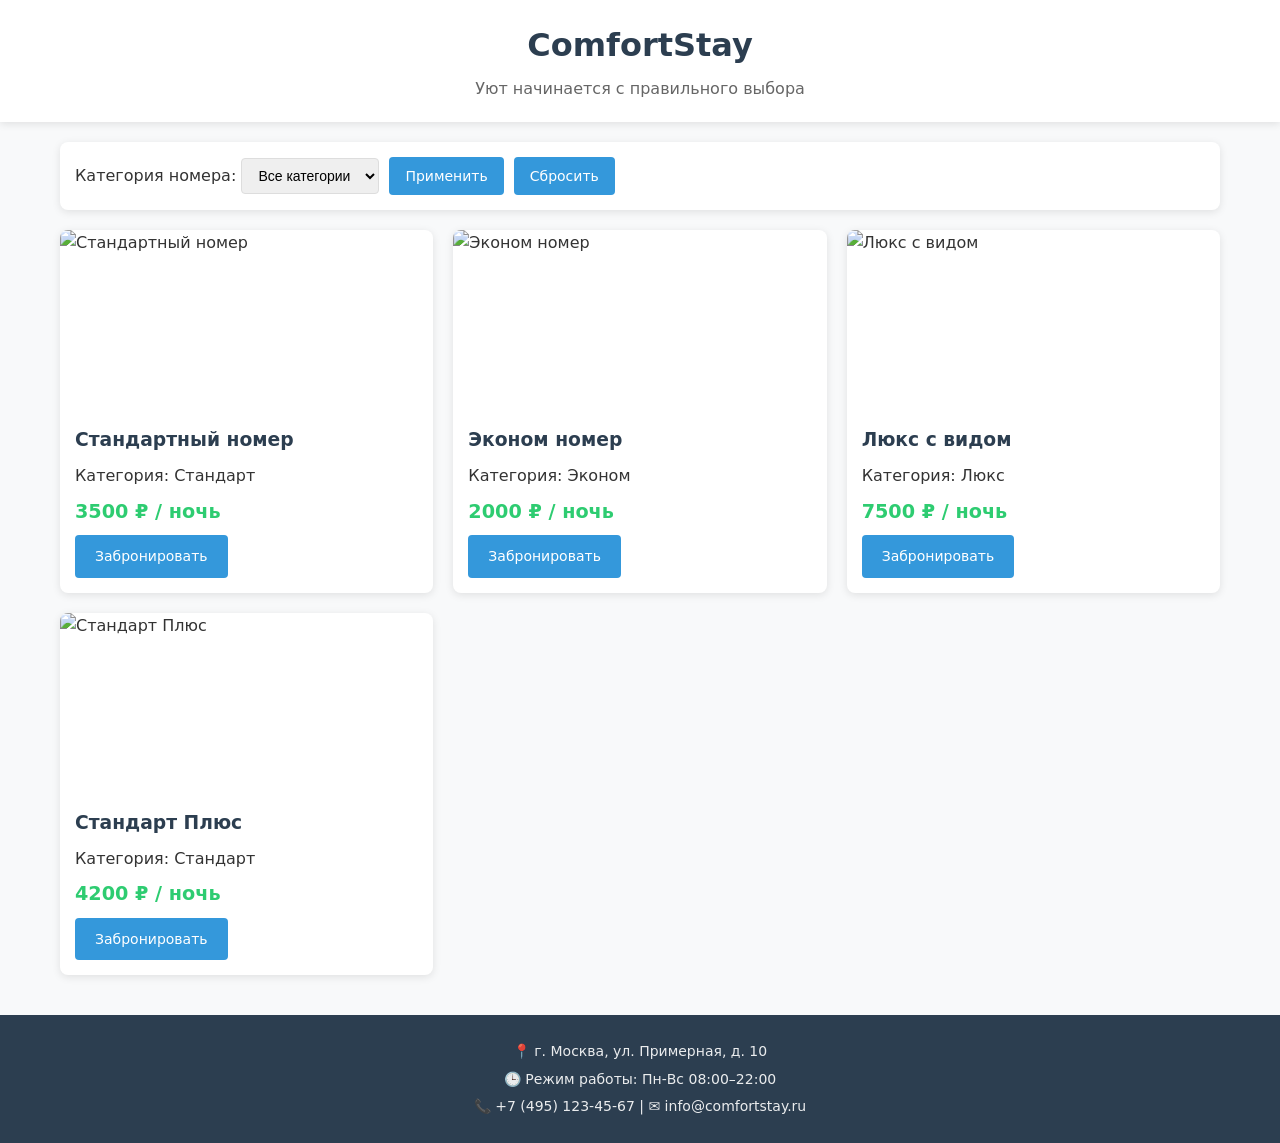
==== index.html @ c2cd4f88 "Add files via upload" ====
<!DOCTYPE html>
<html lang="ru">
<head>
  <meta charset="UTF-8">
  <meta name="viewport" content="width=device-width, initial-scale=1.0">
  <title>ComfortStay | Главная</title>
  <link rel="stylesheet" href="css/style.css">
</head>
<body>
  <header>
    <h1>ComfortStay</h1>
    <p>Уют начинается с правильного выбора</p>
  </header>

  <main class="container">
    <div class="filters">
      <label>Категория номера:
        <select id="filter-category">
          <option value="">Все категории</option>
          <option value="Эконом">Эконом</option>
          <option value="Стандарт">Стандарт</option>
          <option value="Люкс">Люкс</option>
        </select>
      </label>
      <button id="filter-apply" class="btn">Применить</button>
      <button id="filter-reset" class="btn btn-ref">Сбросить</button>
    </div>
    <div class="rooms" id="rooms-list">
      <!-- Номера генерируются через JS -->
    </div>
  </main>

  <footer>
    <p>📍 г. Москва, ул. Примерная, д. 10</p>
    <p>🕒 Режим работы: Пн-Вс 08:00–22:00</p>
    <p>📞 +7 (495) 123-45-67 | ✉️ info@comfortstay.ru</p>
  </footer>

  <script src="js/app.js"></script>
  <script>
    // Данные номеров
    const ROOMS = [
      {id:1,name:"Стандартный номер",category:"Стандарт",price:3500,img:"https://via.placeholder.com/400x250/3498db/fff?text=Стандарт"},
      {id:2,name:"Эконом номер",category:"Эконом",price:2000,img:"https://via.placeholder.com/400x250/2ecc71/fff?text=Эконом"},
      {id:3,name:"Люкс с видом",category:"Люкс",price:7500,img:"https://via.placeholder.com/400x250/e74c3c/fff?text=Люкс"},
      {id:4,name:"Стандарт Плюс",category:"Стандарт",price:4200,img:"https://via.placeholder.com/400x250/9b59b6/fff?text=Стандарт+Плюс"}
    ];

    function renderRooms(list) {
      document.getElementById('rooms-list').innerHTML = list.map(r => `
        <div class="room">
          <img src="${r.img}" alt="${r.name}" loading="lazy">
          <div class="room-body">
            <h3>${r.name}</h3>
            <p>Категория: ${r.category}</p>
            <div class="price">${r.price} ₽ / ночь</div>
            <a href="booking.html?room=${r.id}" class="btn">Забронировать</a>
          </div>
        </div>
      `).join('');
    }

    document.addEventListener('DOMContentLoaded', () => {
      renderRooms(ROOMS);
      
      document.getElementById('filter-apply').addEventListener('click', () => {
        const cat = document.getElementById('filter-category').value;
        renderRooms(cat ? ROOMS.filter(r => r.category === cat) : ROOMS);
      });
      
      document.getElementById('filter-reset').addEventListener('click', () => {
        document.getElementById('filter-category').value = '';
        renderRooms(ROOMS);
      });
    });
  </script>
</body>
</html>
---- css/style.css ----
/* ===== CSS VARIABLES ===== */
:root {
  --primary: #3498db;
  --primary-dark: #2980b9;
  --success: #2ecc71;
  --success-light: #e8f8f5;
  --danger: #e74c3c;
  --danger-light: #fdecea;
  --warning: #f39c12;
  --dark: #2c3e50;
  --light: #f8f9fa;
  --gray: #95a5a6;
  --text: #333;
  --text-light: #666;
  --shadow: 0 2px 8px rgba(0,0,0,.1);
  --shadow-lg: 0 10px 30px rgba(0,0,0,.2);
  --radius: 8px;
  --radius-lg: 12px;
}

/* ===== RESET & BASE ===== */
* { box-sizing: border-box; margin: 0; padding: 0; }
body {
  font-family: system-ui, -apple-system, 'Segoe UI', Roboto, sans-serif;
  background: var(--light);
  color: var(--text);
  line-height: 1.6;
}
a { color: var(--primary); text-decoration: none; }
a:hover { text-decoration: underline; }
img { max-width: 100%; display: block; }
button { font: inherit; }

/* ===== HEADER ===== */
header {
  background: #fff;
  padding: 20px;
  text-align: center;
  box-shadow: var(--shadow);
}
header h1 { color: var(--dark); margin-bottom: 5px; }
header p { color: var(--text-light); }

/* ===== CONTAINER ===== */
.container {
  max-width: 1200px;
  margin: 20px auto;
  padding: 0 20px;
}

/* ===== FILTERS ===== */
.filters {
  background: #fff;
  padding: 15px;
  border-radius: var(--radius);
  margin-bottom: 20px;
  display: flex;
  gap: 10px;
  flex-wrap: wrap;
  align-items: center;
  box-shadow: var(--shadow);
}
.filters label { font-weight: 500; }
.filters select,
.filters input {
  padding: 8px 12px;
  border: 1px solid #ddd;
  border-radius: 4px;
  font-size: 14px;
}
.filters button {
  padding: 8px 16px;
  background: var(--primary);
  color: #fff;
  border: none;
  border-radius: 4px;
  cursor: pointer;
  transition: background .2s;
}
.filters button:hover { background: var(--primary-dark); }
.filters button.reset { background: var(--gray); }
.filters button.reset:hover { background: #7f8c8d; }

/* ===== ROOMS GRID ===== */
.rooms {
  display: grid;
  grid-template-columns: repeat(auto-fill, minmax(280px, 1fr));
  gap: 20px;
}
.room {
  background: #fff;
  border-radius: var(--radius);
  overflow: hidden;
  box-shadow: var(--shadow);
  transition: transform .2s, box-shadow .2s;
}
.room:hover {
  transform: translateY(-3px);
  box-shadow: var(--shadow-lg);
}
.room img {
  width: 100%;
  height: 180px;
  object-fit: cover;
}
.room-body { padding: 15px; }
.room h3 { margin-bottom: 8px; color: var(--dark); }
.room .price {
  font-size: 1.2em;
  color: var(--success);
  font-weight: bold;
  margin: 8px 0;
}

/* ===== BUTTONS ===== */
.btn {
  display: inline-block;
  padding: 10px 20px;
  background: var(--primary);
  color: #fff;
  border: none;
  border-radius: 4px;
  cursor: pointer;
  font-size: 14px;
  text-align: center;
  transition: background .2s;
}
.btn:hover { background: var(--primary-dark); }
.btn:disabled { opacity: .6; cursor: not-allowed; }

.btn-ok { background: var(--success-light); color: var(--success); }
.btn-ok:hover { background: #d5f5e3; }

.btn-del { background: var(--danger-light); color: var(--danger); }
.btn-del:hover { background: #fadbd8; }

.btn-ref {
  background: var(--gray);
  color: #fff;
  padding: 8px 16px;
  border: none;
  border-radius: 4px;
  cursor: pointer;
}
.btn-ref:hover { background: #7f8c8d; }

.btn-logout {
  background: var(--danger);
  color: #fff;
  padding: 8px 16px;
  border: none;
  border-radius: 4px;
  cursor: pointer;
}
.btn-logout:hover { background: #c0392b; }

/* ===== FORMS ===== */
.booking-form,
.login-box {
  background: #fff;
  padding: 25px;
  border-radius: var(--radius-lg);
  box-shadow: var(--shadow);
  max-width: 600px;
  margin: 20px auto;
}
.login-box { max-width: 400px; text-align: center; }

.booking-form h2,
.login-box h2 {
  margin-bottom: 20px;
  text-align: center;
  color: var(--dark);
}

.form-group { margin-bottom: 15px; }
.form-group label {
  display: block;
  margin-bottom: 5px;
  font-weight: 500;
}
.form-group small {
  display: block;
  color: var(--text-light);
  font-size: 12px;
  margin-bottom: 3px;
}
.form-group input,
.form-group select {
  width: 100%;
  padding: 10px;
  border: 1px solid #ddd;
  border-radius: 4px;
  font-size: 14px;
}
.form-group input:focus,
.form-group select:focus {
  outline: none;
  border-color: var(--primary);
  box-shadow: 0 0 0 3px rgba(52, 152, 219, .2);
}
.form-group input:invalid { border-color: var(--danger); }
.form-group input[readonly] { background: var(--light); cursor: not-allowed; }

/* ===== SUCCESS / ERROR MESSAGES ===== */
.success,
.error {
  padding: 12px;
  border-radius: 4px;
  margin-top: 15px;
  text-align: center;
  font-size: 14px;
}
.success {
  background: #d4edda;
  color: #155724;
  display: none;
}
.error {
  background: #f8d7da;
  color: #721c24;
  display: none;
}
.error.show { display: block; }

/* ===== BACK LINK ===== */
.back-link {
  display: inline-block;
  margin-bottom: 20px;
  color: var(--primary);
  font-weight: 500;
}
.back-link:hover { text-decoration: none; }

/* ===== FOOTER ===== */
footer {
  background: var(--dark);
  color: #fff;
  text-align: center;
  padding: 20px;
  margin-top: 40px;
}
footer p { margin: 5px 0; font-size: 14px; opacity: .9; }

/* ===== ADMIN PANEL ===== */
.admin-header {
  display: flex;
  justify-content: space-between;
  align-items: center;
  padding: 15px 20px;
}
.stats {
  background: #fff;
  padding: 15px;
  border-radius: var(--radius);
  margin-bottom: 15px;
  display: flex;
  gap: 20px;
  flex-wrap: wrap;
  box-shadow: var(--shadow);
}
.stats div { font-size: 14px; }
.stats b { font-size: 18px; color: var(--dark); margin-left: 5px; }

/* ===== TABLE ===== */
.table-wrapper {
  background: #fff;
  border-radius: var(--radius);
  overflow: hidden;
  box-shadow: var(--shadow);
}
table {
  width: 100%;
  border-collapse: collapse;
}
th, td {
  padding: 12px;
  text-align: left;
  border-bottom: 1px solid #eee;
}
th {
  background: var(--light);
  font-weight: 600;
  color: var(--dark);
}
tr:hover { background: #fafafa; }

/* ===== STATUS BADGES ===== */
.status-pending { color: var(--warning); font-weight: 500; }
.status-approved { color: var(--success); font-weight: 500; }

/* ===== MODAL ===== */
.modal {
  display: none;
  position: fixed;
  top: 0; left: 0;
  width: 100%; height: 100%;
  background: rgba(0,0,0,.5);
  justify-content: center;
  align-items: center;
  z-index: 1000;
}
.modal.show { display: flex; }
.modal-box {
  background: #fff;
  padding: 24px;
  border-radius: var(--radius-lg);
  width: 90%;
  max-width: 450px;
  position: relative;
  animation: slideUp .2s ease;
}
@keyframes slideUp {
  from { opacity: 0; transform: translateY(20px); }
  to { opacity: 1; transform: translateY(0); }
}
.modal-close {
  position: absolute;
  top: 10px; right: 15px;
  cursor: pointer;
  font-size: 24px;
  color: var(--gray);
  line-height: 1;
}
.modal-close:hover { color: var(--danger); }
.modal-body { margin: 15px 0; line-height: 1.8; }
.modal-body p { margin: 8px 0; }
.modal-body small { color: var(--text-light); }
.modal-actions {
  margin-top: 15px;
  display: flex;
  gap: 10px;
  justify-content: flex-end;
}

/* ===== EMPTY STATE ===== */
.empty-state {
  text-align: center;
  padding: 40px 20px;
  color: var(--text-light);
}
.empty-state svg {
  width: 64px; height: 64px;
  margin-bottom: 15px;
  opacity: .5;
}

/* ===== RESPONSIVE ===== */
@media (max-width: 768px) {
  .rooms { grid-template-columns: 1fr; }
  .filters { flex-direction: column; align-items: stretch; }
  .stats { flex-direction: column; gap: 10px; }
  .admin-header { flex-direction: column; gap: 10px; text-align: center; }
  .modal-actions { flex-direction: column; }
  .modal-actions button { width: 100%; }
  table { font-size: 14px; }
  th, td { padding: 8px; }
}

/* ===== UTILITIES ===== */
.text-center { text-align: center; }
.mt-1 { margin-top: 10px; }
.mt-2 { margin-top: 20px; }
.mb-1 { margin-bottom: 10px; }
.mb-2 { margin-bottom: 20px; }
.hidden { display: none !important; }
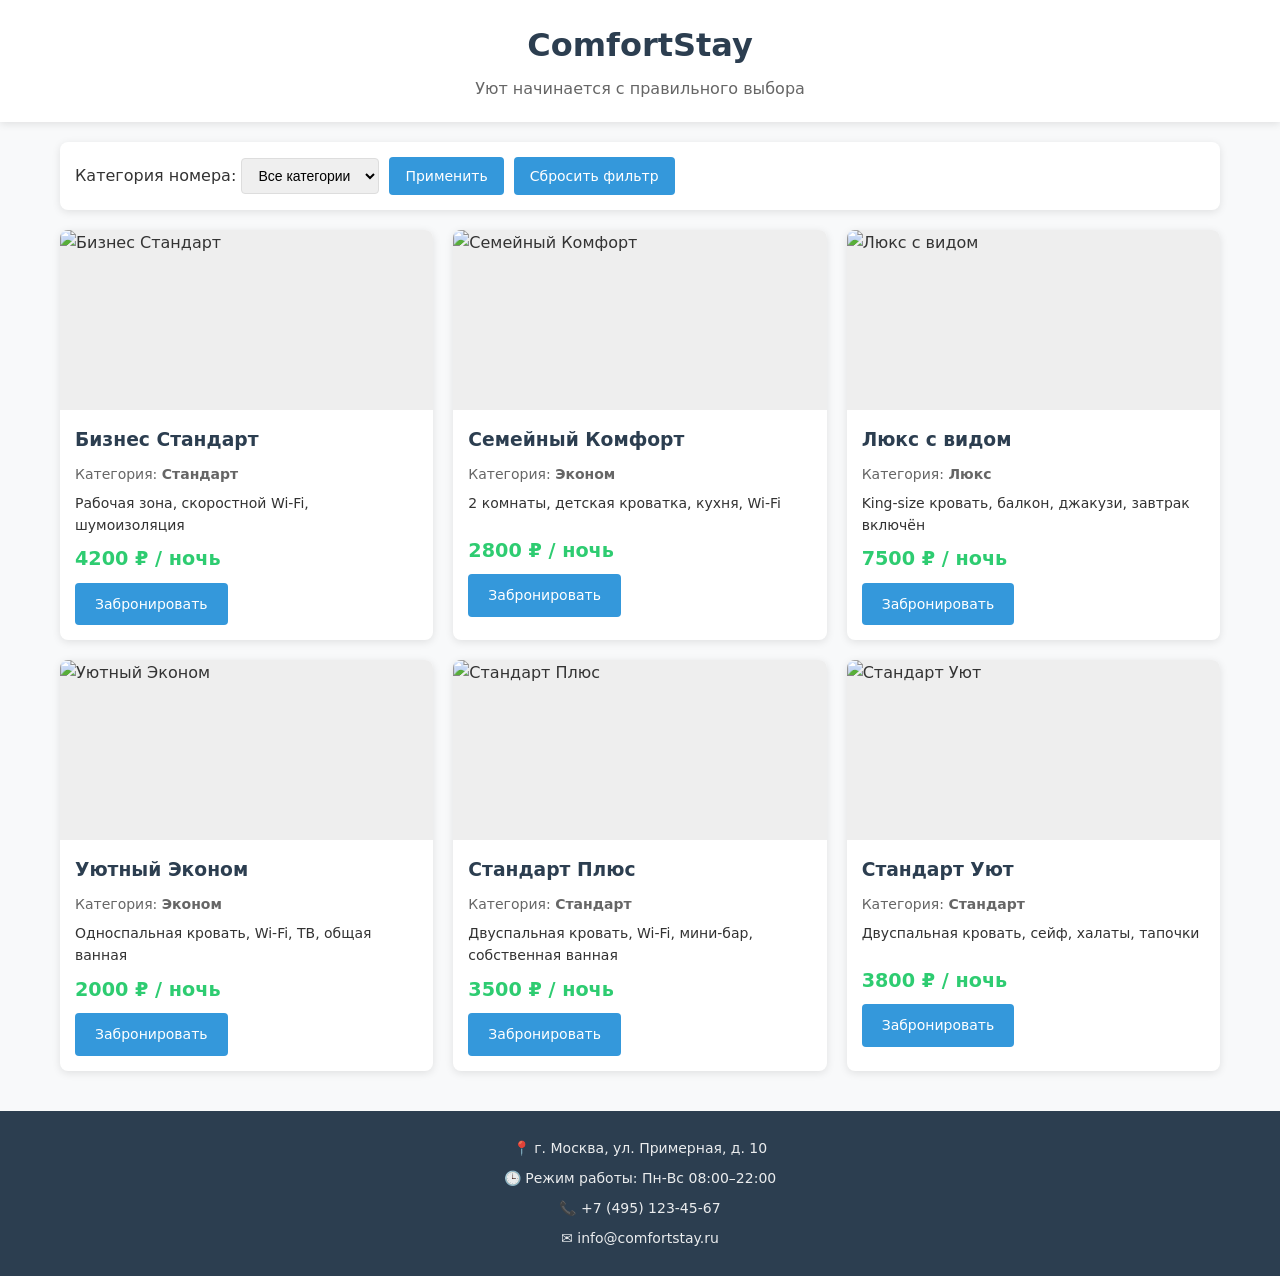
==== commit ec52fb3f: "Update index.html" ====
--- a/index.html
+++ b/index.html
@@ -5,15 +5,25 @@
   <meta name="viewport" content="width=device-width, initial-scale=1.0">
   <title>ComfortStay | Главная</title>
   <link rel="stylesheet" href="css/style.css">
+  <style>
+    .footer-contacts { max-width: 800px; margin: 0 auto; line-height: 1.8; }
+    .room-meta { color: var(--text-light); font-size: 14px; margin: 4px 0; }
+    .room-desc { font-size: 14px; margin: 6px 0; min-height: 36px; }
+    .empty-state { text-align: center; padding: 30px; color: var(--text-light); grid-column: 1 / -1; }
+    /* Плавная загрузка изображений */
+    .room img { transition: opacity 0.3s; background: #eee; min-height: 180px; }
+  </style>
 </head>
 <body>
+  <!-- 🔝 Шапка -->
   <header>
     <h1>ComfortStay</h1>
     <p>Уют начинается с правильного выбора</p>
   </header>
 
   <main class="container">
-    <div class="filters">
+    <!-- 🔍 Фильтры -->
+    <section class="filters">
       <label>Категория номера:
         <select id="filter-category">
           <option value="">Все категории</option>
@@ -22,57 +32,90 @@
           <option value="Люкс">Люкс</option>
         </select>
       </label>
-      <button id="filter-apply" class="btn">Применить</button>
-      <button id="filter-reset" class="btn btn-ref">Сбросить</button>
-    </div>
-    <div class="rooms" id="rooms-list">
-      <!-- Номера генерируются через JS -->
-    </div>
+      <button id="btn-apply" class="btn">Применить</button>
+      <button id="btn-reset" class="btn btn-ref">Сбросить фильтр</button>
+    </section>
+
+    <!-- 🏨 Список номеров -->
+    <section class="rooms" id="rooms-list"></section>
   </main>
 
+  <!-- 📞 Подвал с контактами -->
   <footer>
-    <p>📍 г. Москва, ул. Примерная, д. 10</p>
-    <p>🕒 Режим работы: Пн-Вс 08:00–22:00</p>
-    <p>📞 +7 (495) 123-45-67 | ✉️ info@comfortstay.ru</p>
+    <div class="footer-contacts">
+      <p>📍 г. Москва, ул. Примерная, д. 10</p>
+      <p>🕒 Режим работы: Пн-Вс 08:00–22:00</p>
+      <p>📞 +7 (495) 123-45-67</p>
+      <p>✉️ info@comfortstay.ru</p>
+    </div>
   </footer>
 
   <script src="js/app.js"></script>
   <script>
-    // Данные номеров
-    const ROOMS = [
-      {id:1,name:"Стандартный номер",category:"Стандарт",price:3500,img:"https://via.placeholder.com/400x250/3498db/fff?text=Стандарт"},
-      {id:2,name:"Эконом номер",category:"Эконом",price:2000,img:"https://via.placeholder.com/400x250/2ecc71/fff?text=Эконом"},
-      {id:3,name:"Люкс с видом",category:"Люкс",price:7500,img:"https://via.placeholder.com/400x250/e74c3c/fff?text=Люкс"},
-      {id:4,name:"Стандарт Плюс",category:"Стандарт",price:4200,img:"https://via.placeholder.com/400x250/9b59b6/fff?text=Стандарт+Плюс"}
+    // 📦 База номеров (8 шт. для случайной выборки 6)
+    const ROOMS_DB = [
+      { id: 1, name: "Уютный Эконом", category: "Эконом", price: 2000, img: "images/room1.jpg", features: "Односпальная кровать, Wi-Fi, ТВ, общая ванная" },
+      { id: 2, name: "Стандарт Плюс", category: "Стандарт", price: 3500, img: "images/room2.jpg", features: "Двуспальная кровать, Wi-Fi, мини-бар, собственная ванная" },
+      { id: 3, name: "Люкс с видом", category: "Люкс", price: 7500, img: "images/room3.jpg", features: "King-size кровать, балкон, джакузи, завтрак включён" },
+      { id: 4, name: "Семейный Комфорт", category: "Эконом", price: 2800, img: "images/room4.jpg", features: "2 комнаты, детская кроватка, кухня, Wi-Fi" },
+      { id: 5, name: "Бизнес Стандарт", category: "Стандарт", price: 4200, img: "images/room5.jpg", features: "Рабочая зона, скоростной Wi-Fi, шумоизоляция" },
+      { id: 6, name: "Эконом Лайт", category: "Эконом", price: 1800, img: "images/room6.jpg", features: "Односпальная кровать, вентилятор, общая кухня" },
+      { id: 7, name: "Президентский Люкс", category: "Люкс", price: 12000, img: "images/room7.jpg", features: "Гостиная, спальня, панорамные окна, консьерж" },
+      { id: 8, name: "Стандарт Уют", category: "Стандарт", price: 3800, img: "images/room8.jpg", features: "Двуспальная кровать, сейф, халаты, тапочки" }
     ];
 
-    function renderRooms(list) {
-      document.getElementById('rooms-list').innerHTML = list.map(r => `
-        <div class="room">
-          <img src="${r.img}" alt="${r.name}" loading="lazy">
-          <div class="room-body">
-            <h3>${r.name}</h3>
-            <p>Категория: ${r.category}</p>
-            <div class="price">${r.price} ₽ / ночь</div>
-            <a href="booking.html?room=${r.id}" class="btn">Забронировать</a>
-          </div>
-        </div>
-      `).join('');
+    // 🎲 Получение 6 случайных номеров
+    function getRandomSix() {
+      const shuffled = [...ROOMS_DB].sort(() => 0.5 - Math.random());
+      return shuffled.slice(0, 6);
     }
 
+    // 🖼️ Рендер карточек
+    function renderRooms(rooms) {
+      const container = document.getElementById('rooms-list');
+      container.innerHTML = '';
+      
+      if (rooms.length === 0) {
+        container.innerHTML = '<p class="empty-state">Номера данной категории временно отсутствуют</p>';
+        return;
+      }
+
+      rooms.forEach(r => {
+        container.insertAdjacentHTML('beforeend', `
+          <div class="room">
+            <!-- onerror заменяет битую картинку на заглушку, чтобы не было "битых" иконок -->
+            <img src="${r.img}" alt="${r.name}" loading="lazy" onerror="this.src='https://via.placeholder.com/400x250/cccccc/666666?text=Нет+фото'">
+            <div class="room-body">
+              <h3>${r.name}</h3>
+              <p class="room-meta">Категория: <strong>${r.category}</strong></p>
+              <p class="room-desc">${r.features}</p>
+              <div class="price">${r.price} ₽ / ночь</div>
+              <a href="booking.html?room=${r.id}" class="btn">Забронировать</a>
+            </div>
+          </div>
+        `);
+      });
+    }
+
+    // 🚀 Инициализация при загрузке
     document.addEventListener('DOMContentLoaded', () => {
-      renderRooms(ROOMS);
-      
-      document.getElementById('filter-apply').addEventListener('click', () => {
+      let currentRooms = getRandomSix();
+      renderRooms(currentRooms);
+
+      // 🔘 Применить фильтр
+      document.getElementById('btn-apply').addEventListener('click', () => {
         const cat = document.getElementById('filter-category').value;
-        renderRooms(cat ? ROOMS.filter(r => r.category === cat) : ROOMS);
+        currentRooms = cat ? ROOMS_DB.filter(r => r.category === cat) : getRandomSix();
+        renderRooms(currentRooms);
       });
-      
-      document.getElementById('filter-reset').addEventListener('click', () => {
+
+      // 🔘 Сбросить фильтр
+      document.getElementById('btn-reset').addEventListener('click', () => {
         document.getElementById('filter-category').value = '';
-        renderRooms(ROOMS);
+        currentRooms = getRandomSix();
+        renderRooms(currentRooms);
       });
     });
   </script>
 </body>
-</html>+</html>
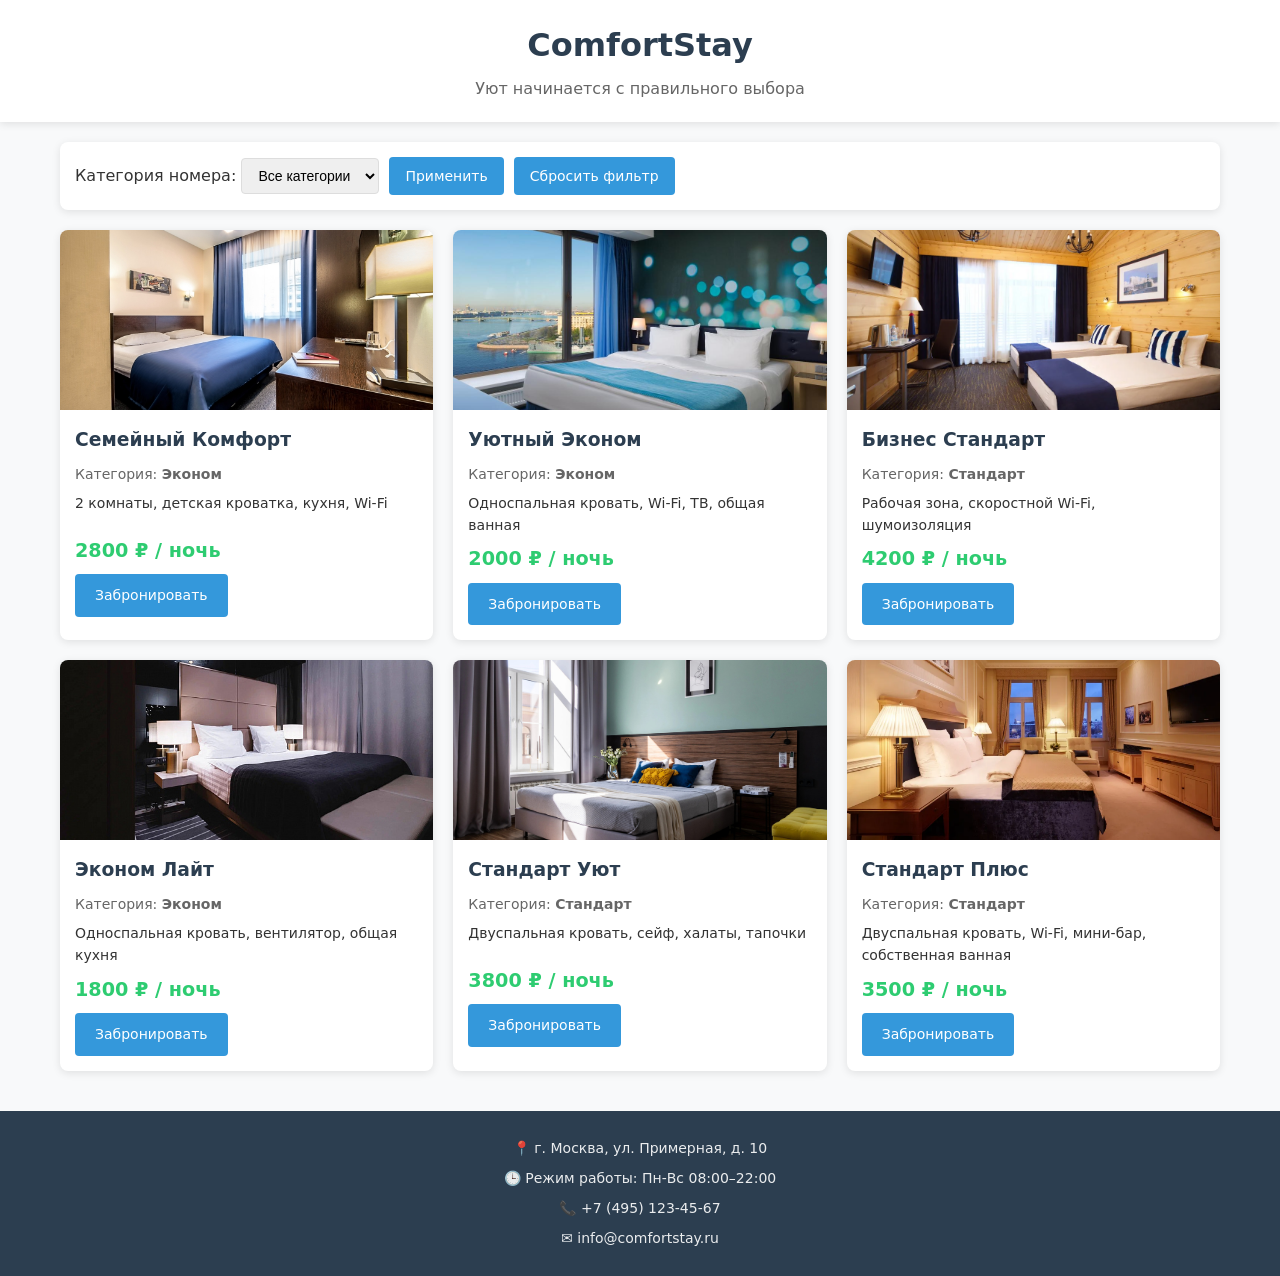
==== commit 30d48bd3: "Update index.html" ====
--- a/index.html
+++ b/index.html
@@ -54,14 +54,14 @@
   <script>
     // 📦 База номеров (8 шт. для случайной выборки 6)
     const ROOMS_DB = [
-      { id: 1, name: "Уютный Эконом", category: "Эконом", price: 2000, img: "images/room1.jpg", features: "Односпальная кровать, Wi-Fi, ТВ, общая ванная" },
-      { id: 2, name: "Стандарт Плюс", category: "Стандарт", price: 3500, img: "images/room2.jpg", features: "Двуспальная кровать, Wi-Fi, мини-бар, собственная ванная" },
-      { id: 3, name: "Люкс с видом", category: "Люкс", price: 7500, img: "images/room3.jpg", features: "King-size кровать, балкон, джакузи, завтрак включён" },
-      { id: 4, name: "Семейный Комфорт", category: "Эконом", price: 2800, img: "images/room4.jpg", features: "2 комнаты, детская кроватка, кухня, Wi-Fi" },
-      { id: 5, name: "Бизнес Стандарт", category: "Стандарт", price: 4200, img: "images/room5.jpg", features: "Рабочая зона, скоростной Wi-Fi, шумоизоляция" },
-      { id: 6, name: "Эконом Лайт", category: "Эконом", price: 1800, img: "images/room6.jpg", features: "Односпальная кровать, вентилятор, общая кухня" },
-      { id: 7, name: "Президентский Люкс", category: "Люкс", price: 12000, img: "images/room7.jpg", features: "Гостиная, спальня, панорамные окна, консьерж" },
-      { id: 8, name: "Стандарт Уют", category: "Стандарт", price: 3800, img: "images/room8.jpg", features: "Двуспальная кровать, сейф, халаты, тапочки" }
+      { id: 1, name: "Уютный Эконом", category: "Эконом", price: 2000, img: "1.jpg", features: "Односпальная кровать, Wi-Fi, ТВ, общая ванная" },
+      { id: 2, name: "Стандарт Плюс", category: "Стандарт", price: 3500, img: "2.webp", features: "Двуспальная кровать, Wi-Fi, мини-бар, собственная ванная" },
+      { id: 3, name: "Люкс с видом", category: "Люкс", price: 7500, img: "3.jpg", features: "King-size кровать, балкон, джакузи, завтрак включён" },
+      { id: 4, name: "Семейный Комфорт", category: "Эконом", price: 2800, img: "4.jpg", features: "2 комнаты, детская кроватка, кухня, Wi-Fi" },
+      { id: 5, name: "Бизнес Стандарт", category: "Стандарт", price: 4200, img: "5.webp", features: "Рабочая зона, скоростной Wi-Fi, шумоизоляция" },
+      { id: 6, name: "Эконом Лайт", category: "Эконом", price: 1800, img: "6.jpg", features: "Односпальная кровать, вентилятор, общая кухня" },
+      { id: 7, name: "Президентский Люкс", category: "Люкс", price: 12000, img: "7.jpg", features: "Гостиная, спальня, панорамные окна, консьерж" },
+      { id: 8, name: "Стандарт Уют", category: "Стандарт", price: 3800, img: "8.jpg", features: "Двуспальная кровать, сейф, халаты, тапочки" }
     ];
 
     // 🎲 Получение 6 случайных номеров
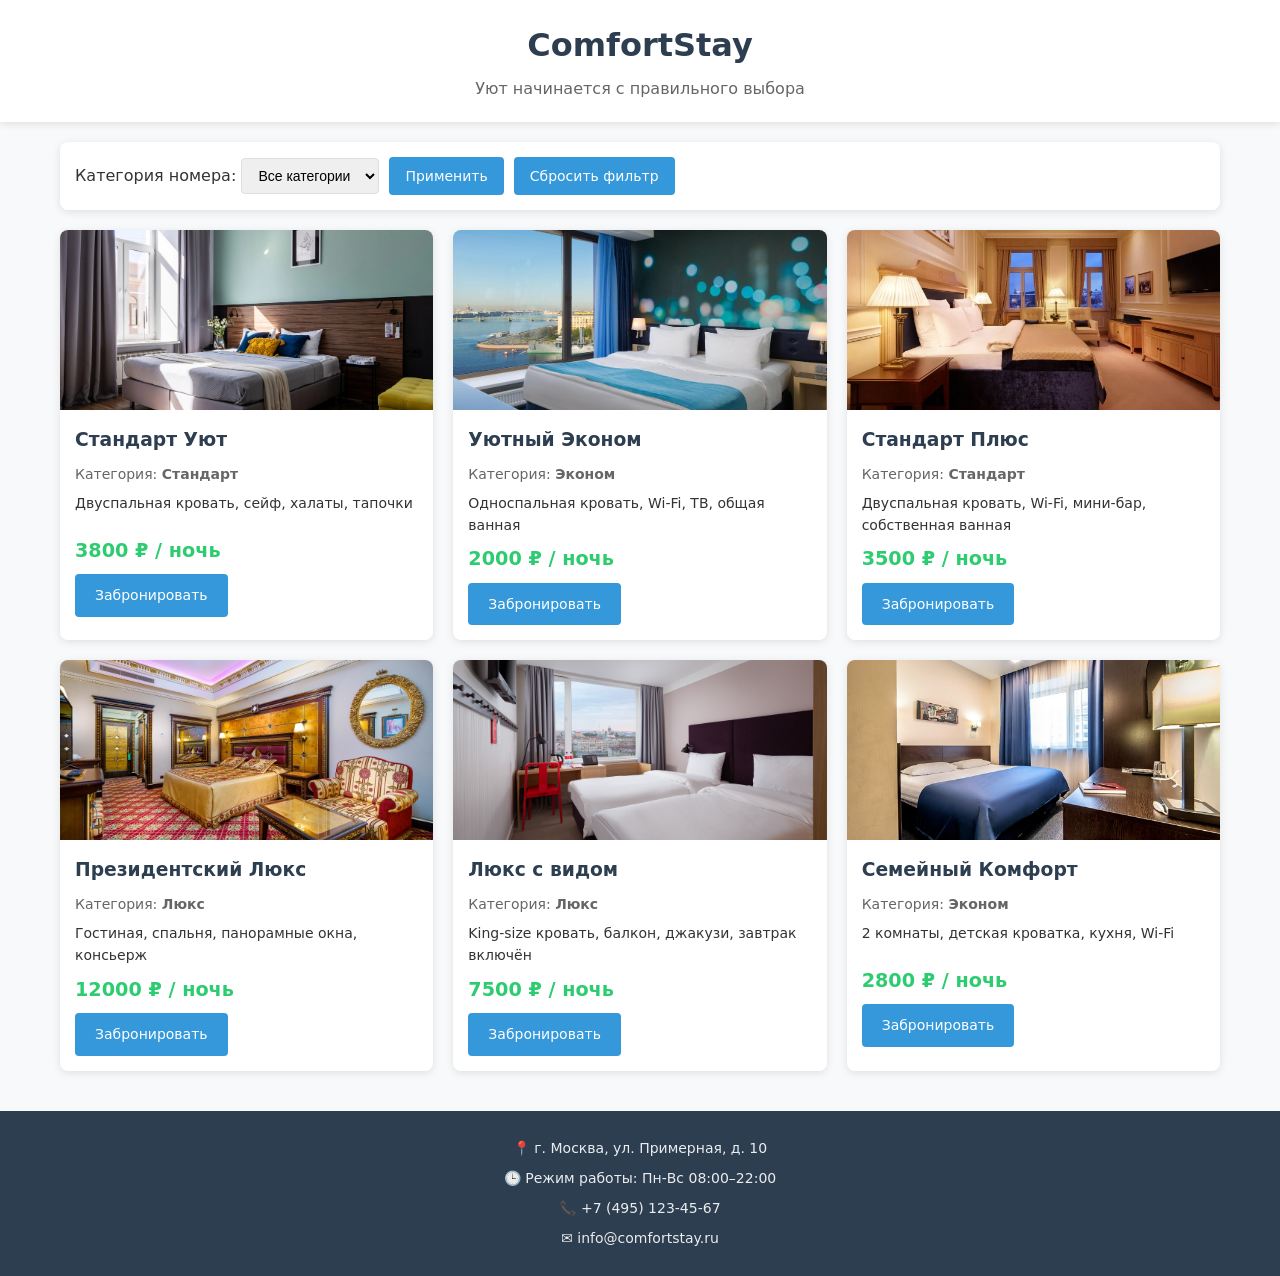
==== commit 70ca51d0: "Update index.html" ====
--- a/index.html
+++ b/index.html
@@ -54,14 +54,14 @@
   <script>
     // 📦 База номеров (8 шт. для случайной выборки 6)
     const ROOMS_DB = [
-      { id: 1, name: "Уютный Эконом", category: "Эконом", price: 2000, img: "1.jpg", features: "Односпальная кровать, Wi-Fi, ТВ, общая ванная" },
-      { id: 2, name: "Стандарт Плюс", category: "Стандарт", price: 3500, img: "2.webp", features: "Двуспальная кровать, Wi-Fi, мини-бар, собственная ванная" },
-      { id: 3, name: "Люкс с видом", category: "Люкс", price: 7500, img: "3.jpg", features: "King-size кровать, балкон, джакузи, завтрак включён" },
-      { id: 4, name: "Семейный Комфорт", category: "Эконом", price: 2800, img: "4.jpg", features: "2 комнаты, детская кроватка, кухня, Wi-Fi" },
-      { id: 5, name: "Бизнес Стандарт", category: "Стандарт", price: 4200, img: "5.webp", features: "Рабочая зона, скоростной Wi-Fi, шумоизоляция" },
-      { id: 6, name: "Эконом Лайт", category: "Эконом", price: 1800, img: "6.jpg", features: "Односпальная кровать, вентилятор, общая кухня" },
-      { id: 7, name: "Президентский Люкс", category: "Люкс", price: 12000, img: "7.jpg", features: "Гостиная, спальня, панорамные окна, консьерж" },
-      { id: 8, name: "Стандарт Уют", category: "Стандарт", price: 3800, img: "8.jpg", features: "Двуспальная кровать, сейф, халаты, тапочки" }
+      { id: 1, name: "Уютный Эконом", category: "Эконом", price: 2000, img: "image/1.jpg", features: "Односпальная кровать, Wi-Fi, ТВ, общая ванная" },
+      { id: 2, name: "Стандарт Плюс", category: "Стандарт", price: 3500, img: "image/2.webp", features: "Двуспальная кровать, Wi-Fi, мини-бар, собственная ванная" },
+      { id: 3, name: "Люкс с видом", category: "Люкс", price: 7500, img: "image/3.jpg", features: "King-size кровать, балкон, джакузи, завтрак включён" },
+      { id: 4, name: "Семейный Комфорт", category: "Эконом", price: 2800, img: "image/4.jpg", features: "2 комнаты, детская кроватка, кухня, Wi-Fi" },
+      { id: 5, name: "Бизнес Стандарт", category: "Стандарт", price: 4200, img: "image/5.webp", features: "Рабочая зона, скоростной Wi-Fi, шумоизоляция" },
+      { id: 6, name: "Эконом Лайт", category: "Эконом", price: 1800, img: "image/6.jpg", features: "Односпальная кровать, вентилятор, общая кухня" },
+      { id: 7, name: "Президентский Люкс", category: "Люкс", price: 12000, img: "image/7.jpg", features: "Гостиная, спальня, панорамные окна, консьерж" },
+      { id: 8, name: "Стандарт Уют", category: "Стандарт", price: 3800, img: "image/8.jpg", features: "Двуспальная кровать, сейф, халаты, тапочки" }
     ];
 
     // 🎲 Получение 6 случайных номеров
